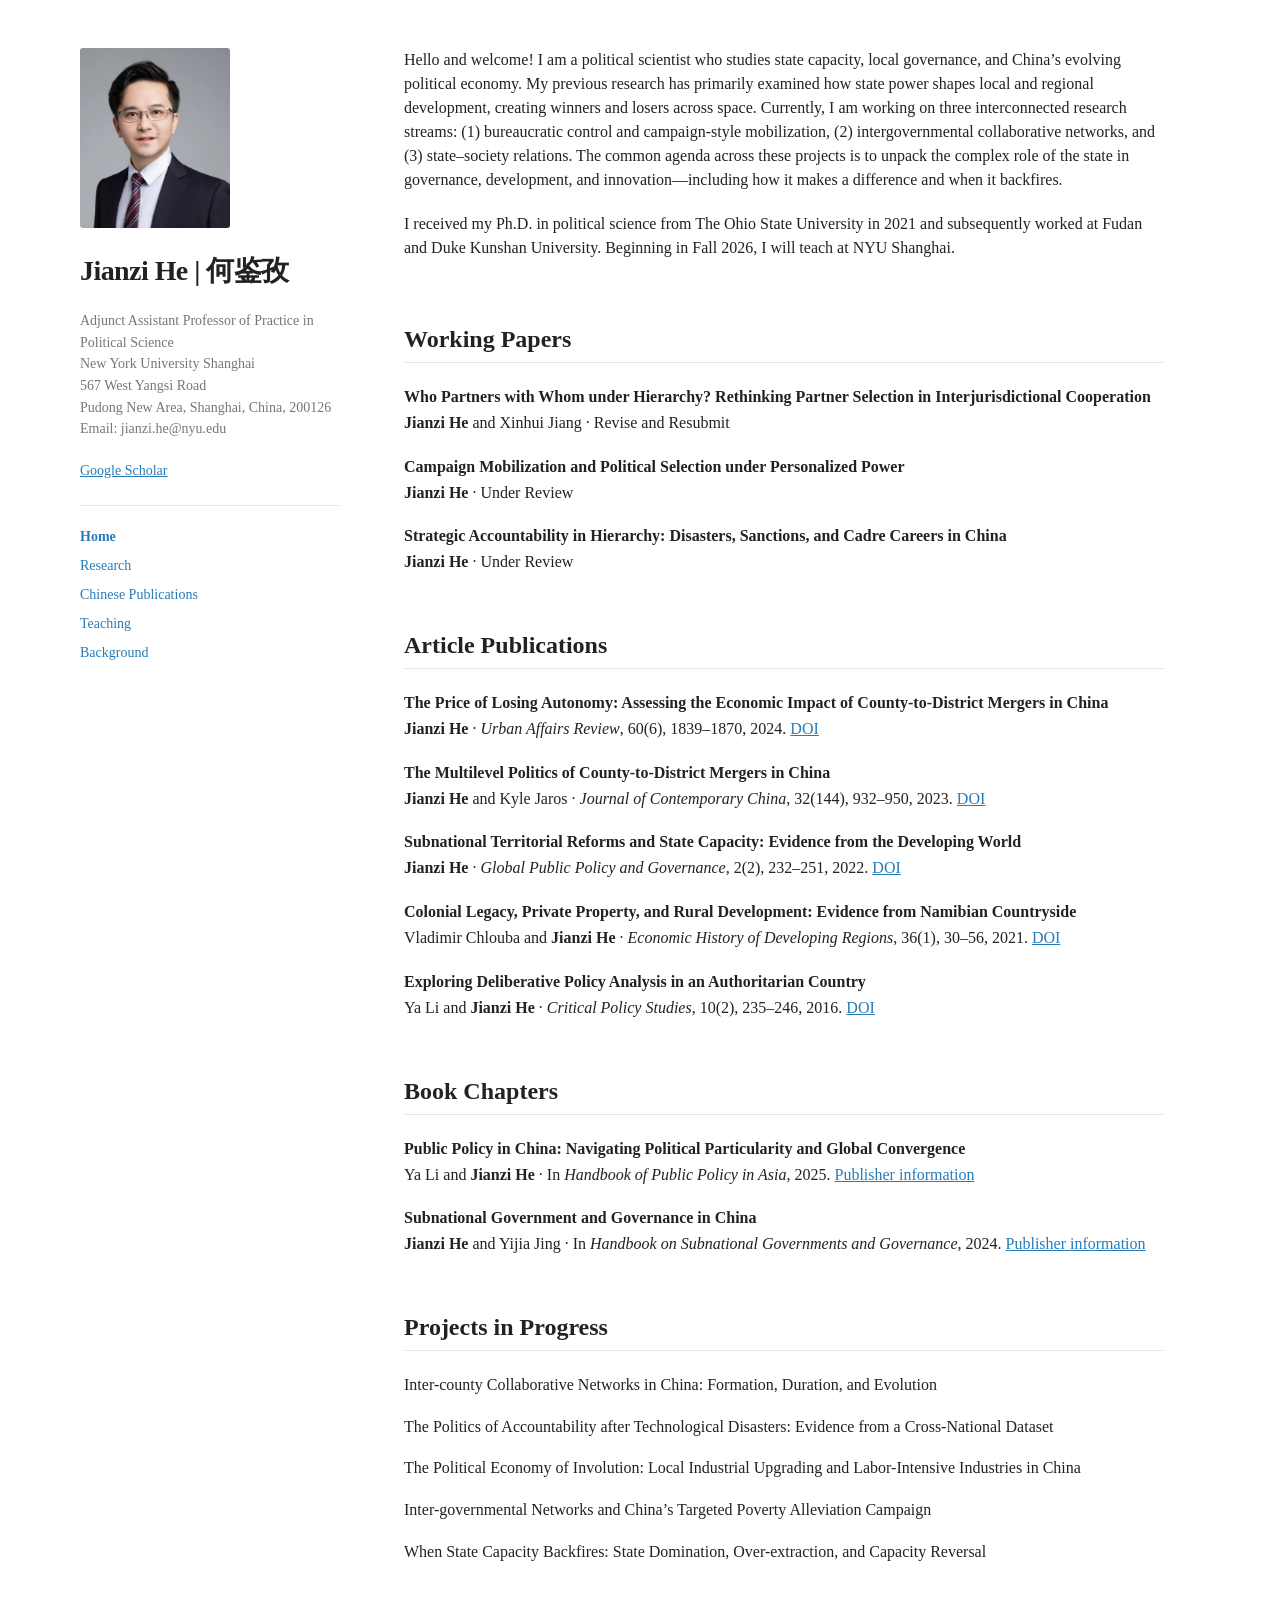
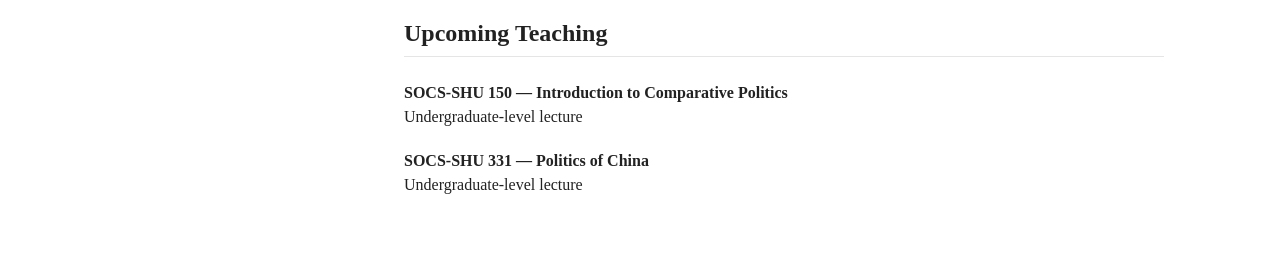
==== index.html @ ead03309 "Initial personal academic website" ====
<!doctype html><html lang="en"><head><meta charset="utf-8"><meta name="viewport" content="width=device-width, initial-scale=1"><title>Jianzi He | 何鉴孜</title><link rel="stylesheet" href="styles.css"></head><body class="home-page"><div class="wrapper"><header><img class="avatar" src="assets/He_professional.jpg" alt="Portrait of Jianzi He"><h1>Jianzi He <span class="name-cn">| 何鉴孜</span></h1><p class="identity">Adjunct Assistant Professor of Practice in Political Science<br>New York University Shanghai<br>567 West Yangsi Road<br>Pudong New Area, Shanghai, China, 200126<br>Email: jianzi.he@nyu.edu</p><p><a href="https://scholar.google.com/citations?user=S5n6T2AAAAAJ&amp;hl=en&amp;oi=ao">Google Scholar</a></p><nav aria-label="Main navigation"><a class="current" aria-current="page" href="index.html">Home</a><a href="research.html">Research</a><a href="chinese-publications.html">Chinese Publications</a><a href="teaching.html">Teaching</a><a href="background.html">Background</a></nav></header><main><div class="intro"><p>Hello and welcome! I am a political scientist who studies state capacity, local governance, and China’s evolving political economy. My previous research has primarily examined how state power shapes local and regional development, creating winners and losers across space. Currently, I am working on three interconnected research streams: (1) bureaucratic control and campaign-style mobilization, (2) intergovernmental collaborative networks, and (3) state–society relations. The common agenda across these projects is to unpack the complex role of the state in governance, development, and innovation—including how it makes a difference and when it backfires.</p><p>I received my Ph.D. in political science from The Ohio State University in 2021 and subsequently worked at Fudan and Duke Kunshan University. Beginning in Fall 2026, I will teach at NYU Shanghai.</p></div><h2>Working Papers</h2><div class="entry"><h3>Who Partners with Whom under Hierarchy? Rethinking Partner Selection in Interjurisdictional Cooperation</h3><p><strong>Jianzi He</strong> and Xinhui Jiang · Revise and Resubmit</p><h3>Campaign Mobilization and Political Selection under Personalized Power</h3><p><strong>Jianzi He</strong> · Under Review</p><h3>Strategic Accountability in Hierarchy: Disasters, Sanctions, and Cadre Careers in China</h3><p><strong>Jianzi He</strong> · Under Review</p></div><h2>Article Publications</h2><div class="entry"><h3>The Price of Losing Autonomy: Assessing the Economic Impact of County-to-District Mergers in China</h3><p><strong>Jianzi He</strong> · <em>Urban Affairs Review</em>, 60(6), 1839–1870, 2024. <a href="https://doi.org/10.1177/10780874241242696">DOI</a></p><h3>The Multilevel Politics of County-to-District Mergers in China</h3><p><strong>Jianzi He</strong> and Kyle Jaros · <em>Journal of Contemporary China</em>, 32(144), 932–950, 2023. <a href="https://doi.org/10.1080/10670564.2022.2116564">DOI</a></p><h3>Subnational Territorial Reforms and State Capacity: Evidence from the Developing World</h3><p><strong>Jianzi He</strong> · <em>Global Public Policy and Governance</em>, 2(2), 232–251, 2022. <a href="https://doi.org/10.1007/s43508-022-00040-3">DOI</a></p><h3>Colonial Legacy, Private Property, and Rural Development: Evidence from Namibian Countryside</h3><p>Vladimir Chlouba and <strong>Jianzi He</strong> · <em>Economic History of Developing Regions</em>, 36(1), 30–56, 2021. <a href="https://doi.org/10.1080/20780389.2020.1858049">DOI</a></p><h3>Exploring Deliberative Policy Analysis in an Authoritarian Country</h3><p>Ya Li and <strong>Jianzi He</strong> · <em>Critical Policy Studies</em>, 10(2), 235–246, 2016. <a href="https://doi.org/10.1080/19460171.2016.1170619">DOI</a></p></div><h2>Book Chapters</h2><div class="entry"><h3>Public Policy in China: Navigating Political Particularity and Global Convergence</h3><p>Ya Li and <strong>Jianzi He</strong> · In <em>Handbook of Public Policy in Asia</em>, 2025. <a href="https://doi.org/10.4337/9781035319602.00028">Publisher information</a></p><h3>Subnational Government and Governance in China</h3><p><strong>Jianzi He</strong> and Yijia Jing · In <em>Handbook on Subnational Governments and Governance</em>, 2024. <a href="https://www.elgaronline.com/edcollchap/book/9781803925370/book-part-9781803925370-20.xml">Publisher information</a></p></div><h2>Projects in Progress</h2><div class="entry"><h3 class="project-title">Inter-county Collaborative Networks in China: Formation, Duration, and Evolution</h3><h3 class="project-title">The Politics of Accountability after Technological Disasters: Evidence from a Cross-National Dataset</h3><h3 class="project-title">The Political Economy of Involution: Local Industrial Upgrading and Labor-Intensive Industries in China</h3><h3 class="project-title">Inter-governmental Networks and China’s Targeted Poverty Alleviation Campaign</h3><h3 class="project-title">When State Capacity Backfires: State Domination, Over-extraction, and Capacity Reversal</h3></div><h2>Upcoming Teaching</h2><div class="entry"><p><strong>SOCS-SHU 150 — Introduction to Comparative Politics</strong><br>Undergraduate-level lecture</p><p><strong>SOCS-SHU 331 — Politics of China</strong><br>Undergraduate-level lecture</p></div></main></div></body></html>
---- styles.css ----
:root{--ink:#222;--muted:#777;--line:#e5e5e5;--link:#267cb9;--paper:#fff;--sidebar:260px;--content:760px}
*{box-sizing:border-box}html{scroll-behavior:smooth}body{margin:0;background:var(--paper);color:var(--ink);font:16px/1.5 "Times New Roman",Times,serif}.wrapper{display:grid;grid-template-columns:var(--sidebar) minmax(0,var(--content));gap:64px;width:min(1120px,calc(100% - 48px));margin:0 auto;padding:48px 0}header{position:sticky;top:32px;align-self:start}.avatar{width:150px;height:180px;object-fit:cover;border-radius:3px}h1,h2,h3{line-height:1.25}h1{font-size:28px;font-weight:600;letter-spacing:-.02em;margin:18px 0 22px}.name-cn{font-family:KaiTi,"楷体",STKaiti,serif}.identity{color:var(--muted);line-height:1.55}header p{font-size:14px}header a{color:var(--link)}nav{border-top:1px solid var(--line);margin-top:24px;padding-top:16px}nav a{display:block;padding:4px 0;color:var(--link);font-size:14px;text-decoration:none}nav a.current{font-weight:700}main{font-size:16px;line-height:1.5}h2{font-size:24px;border-bottom:1px solid var(--line);padding-bottom:8px;margin:0 0 24px}h3{font-size:16px;font-weight:700;margin:1.35rem 0 .25rem}p{font-size:16px;line-height:1.5;margin:0 0 20px}a{color:var(--link)}details{margin:0 0 1.5rem}summary{cursor:pointer;color:var(--link);font-size:16px}.entry{margin-bottom:1.6rem}.meta{color:var(--muted)}.institution-stage{margin-top:2.2rem;margin-bottom:.9rem}.institution-major{font-size:18px}.project-title{font-weight:400}.page-image{display:block;width:min(100%,520px);height:auto;margin:24px 0;border:1px solid var(--line);border-radius:3px}.contact-gap{margin-top:3.5rem}.home-page .intro,.research-page .intro{margin-bottom:4rem}.home-page main>h2,.research-page main>h2{margin-top:3.5rem}.home-page .intro+h2,.research-page .intro+h2{margin-top:0}.publication-list{margin:0 0 3.5rem;padding-left:2.25rem}.publication-list li{padding-left:.45rem;margin-bottom:1.35rem}.site-footer{grid-column:2;border-top:1px solid var(--line);color:var(--muted);font-size:13px;padding-top:18px;margin-top:18px}@media(max-width:800px){.wrapper{display:block;width:min(100% - 32px,760px);padding:28px 0}header{position:static;margin-bottom:40px}.avatar{width:110px;height:132px}nav{display:flex;flex-wrap:wrap;gap:0 18px}nav a{display:inline-block}.site-footer{margin-top:18px}}
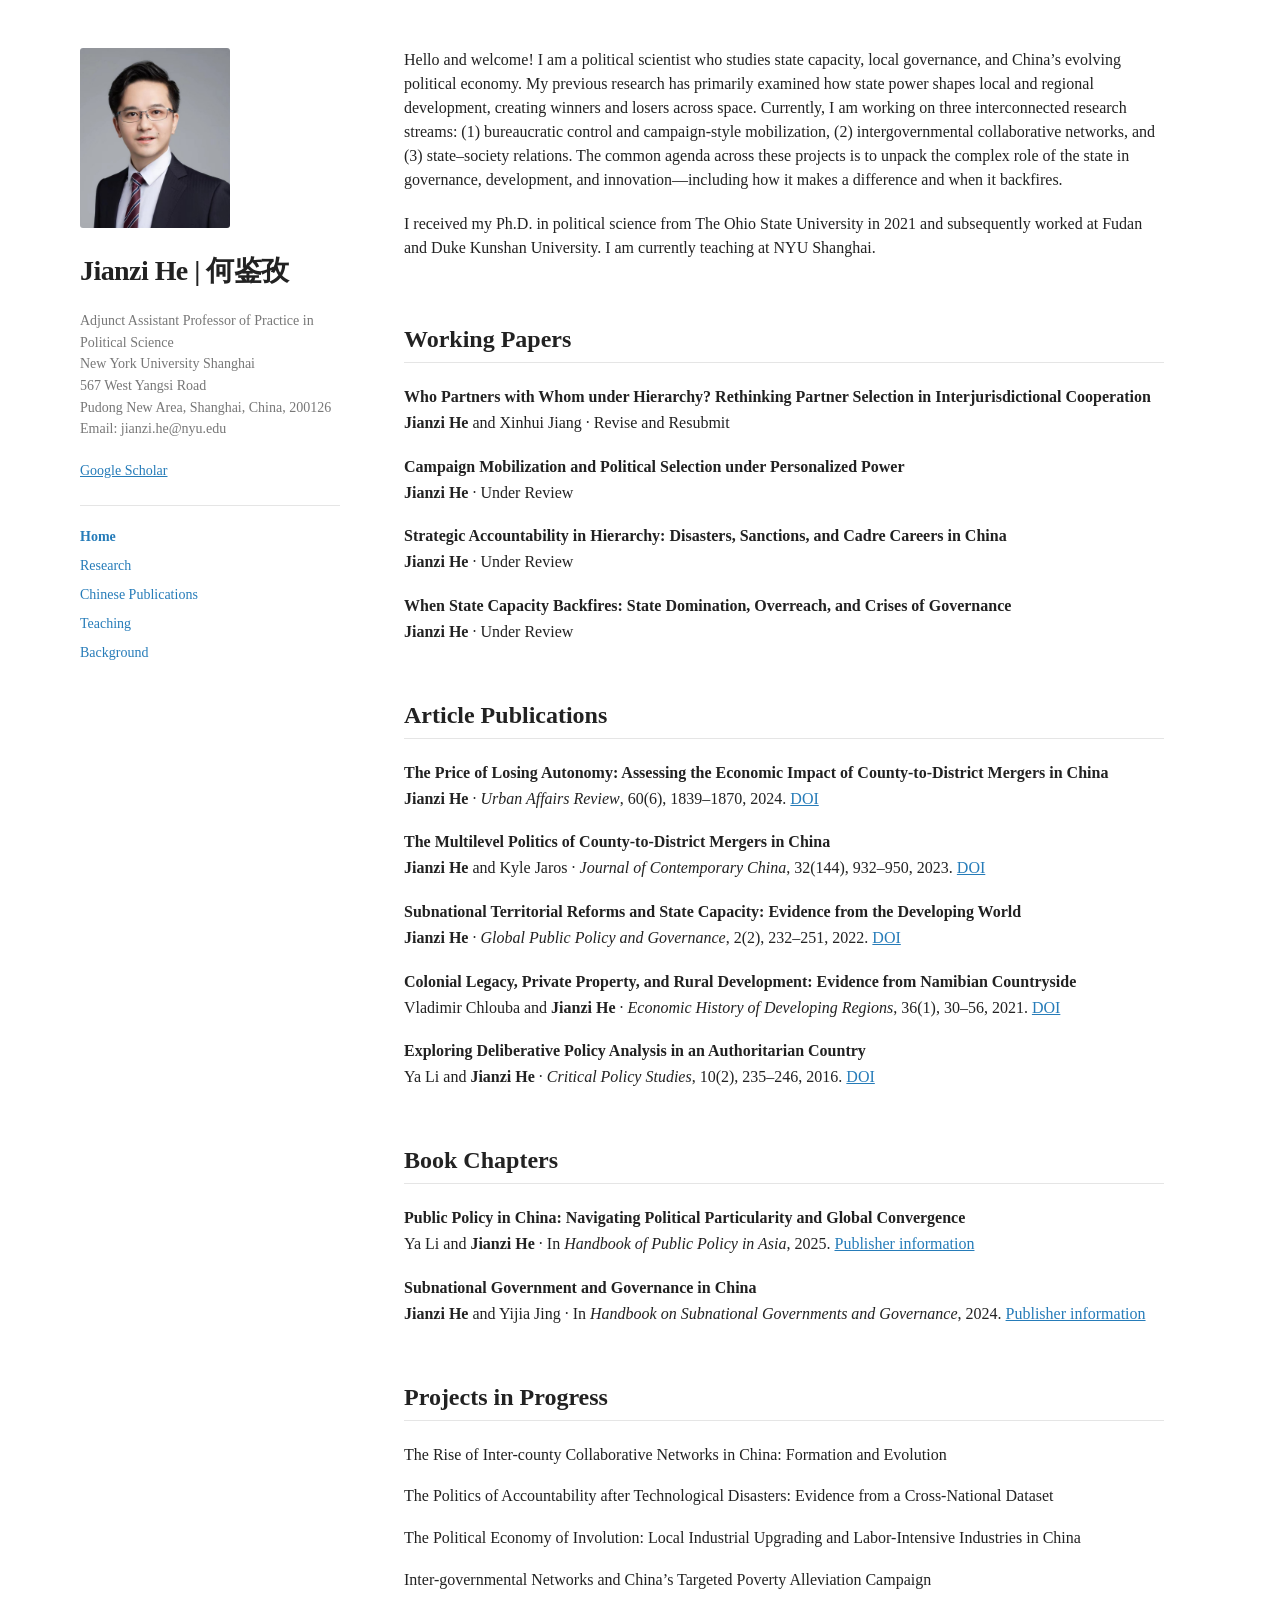
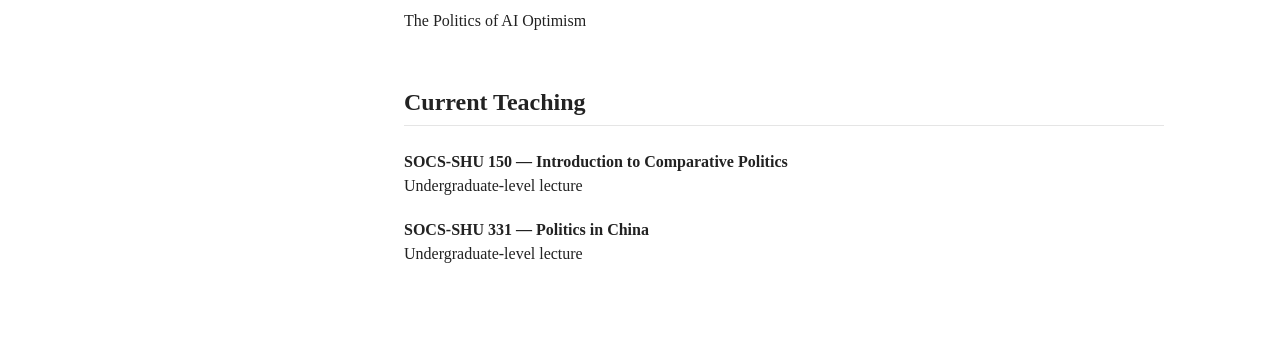
==== commit 4b69ea66: "Update research and current teaching" ====
--- a/index.html
+++ b/index.html
@@ -1 +1 @@
-<!doctype html><html lang="en"><head><meta charset="utf-8"><meta name="viewport" content="width=device-width, initial-scale=1"><title>Jianzi He | 何鉴孜</title><link rel="stylesheet" href="styles.css"></head><body class="home-page"><div class="wrapper"><header><img class="avatar" src="assets/He_professional.jpg" alt="Portrait of Jianzi He"><h1>Jianzi He <span class="name-cn">| 何鉴孜</span></h1><p class="identity">Adjunct Assistant Professor of Practice in Political Science<br>New York University Shanghai<br>567 West Yangsi Road<br>Pudong New Area, Shanghai, China, 200126<br>Email: jianzi.he@nyu.edu</p><p><a href="https://scholar.google.com/citations?user=S5n6T2AAAAAJ&amp;hl=en&amp;oi=ao">Google Scholar</a></p><nav aria-label="Main navigation"><a class="current" aria-current="page" href="index.html">Home</a><a href="research.html">Research</a><a href="chinese-publications.html">Chinese Publications</a><a href="teaching.html">Teaching</a><a href="background.html">Background</a></nav></header><main><div class="intro"><p>Hello and welcome! I am a political scientist who studies state capacity, local governance, and China’s evolving political economy. My previous research has primarily examined how state power shapes local and regional development, creating winners and losers across space. Currently, I am working on three interconnected research streams: (1) bureaucratic control and campaign-style mobilization, (2) intergovernmental collaborative networks, and (3) state–society relations. The common agenda across these projects is to unpack the complex role of the state in governance, development, and innovation—including how it makes a difference and when it backfires.</p><p>I received my Ph.D. in political science from The Ohio State University in 2021 and subsequently worked at Fudan and Duke Kunshan University. Beginning in Fall 2026, I will teach at NYU Shanghai.</p></div><h2>Working Papers</h2><div class="entry"><h3>Who Partners with Whom under Hierarchy? Rethinking Partner Selection in Interjurisdictional Cooperation</h3><p><strong>Jianzi He</strong> and Xinhui Jiang · Revise and Resubmit</p><h3>Campaign Mobilization and Political Selection under Personalized Power</h3><p><strong>Jianzi He</strong> · Under Review</p><h3>Strategic Accountability in Hierarchy: Disasters, Sanctions, and Cadre Careers in China</h3><p><strong>Jianzi He</strong> · Under Review</p></div><h2>Article Publications</h2><div class="entry"><h3>The Price of Losing Autonomy: Assessing the Economic Impact of County-to-District Mergers in China</h3><p><strong>Jianzi He</strong> · <em>Urban Affairs Review</em>, 60(6), 1839–1870, 2024. <a href="https://doi.org/10.1177/10780874241242696">DOI</a></p><h3>The Multilevel Politics of County-to-District Mergers in China</h3><p><strong>Jianzi He</strong> and Kyle Jaros · <em>Journal of Contemporary China</em>, 32(144), 932–950, 2023. <a href="https://doi.org/10.1080/10670564.2022.2116564">DOI</a></p><h3>Subnational Territorial Reforms and State Capacity: Evidence from the Developing World</h3><p><strong>Jianzi He</strong> · <em>Global Public Policy and Governance</em>, 2(2), 232–251, 2022. <a href="https://doi.org/10.1007/s43508-022-00040-3">DOI</a></p><h3>Colonial Legacy, Private Property, and Rural Development: Evidence from Namibian Countryside</h3><p>Vladimir Chlouba and <strong>Jianzi He</strong> · <em>Economic History of Developing Regions</em>, 36(1), 30–56, 2021. <a href="https://doi.org/10.1080/20780389.2020.1858049">DOI</a></p><h3>Exploring Deliberative Policy Analysis in an Authoritarian Country</h3><p>Ya Li and <strong>Jianzi He</strong> · <em>Critical Policy Studies</em>, 10(2), 235–246, 2016. <a href="https://doi.org/10.1080/19460171.2016.1170619">DOI</a></p></div><h2>Book Chapters</h2><div class="entry"><h3>Public Policy in China: Navigating Political Particularity and Global Convergence</h3><p>Ya Li and <strong>Jianzi He</strong> · In <em>Handbook of Public Policy in Asia</em>, 2025. <a href="https://doi.org/10.4337/9781035319602.00028">Publisher information</a></p><h3>Subnational Government and Governance in China</h3><p><strong>Jianzi He</strong> and Yijia Jing · In <em>Handbook on Subnational Governments and Governance</em>, 2024. <a href="https://www.elgaronline.com/edcollchap/book/9781803925370/book-part-9781803925370-20.xml">Publisher information</a></p></div><h2>Projects in Progress</h2><div class="entry"><h3 class="project-title">Inter-county Collaborative Networks in China: Formation, Duration, and Evolution</h3><h3 class="project-title">The Politics of Accountability after Technological Disasters: Evidence from a Cross-National Dataset</h3><h3 class="project-title">The Political Economy of Involution: Local Industrial Upgrading and Labor-Intensive Industries in China</h3><h3 class="project-title">Inter-governmental Networks and China’s Targeted Poverty Alleviation Campaign</h3><h3 class="project-title">When State Capacity Backfires: State Domination, Over-extraction, and Capacity Reversal</h3></div><h2>Upcoming Teaching</h2><div class="entry"><p><strong>SOCS-SHU 150 — Introduction to Comparative Politics</strong><br>Undergraduate-level lecture</p><p><strong>SOCS-SHU 331 — Politics of China</strong><br>Undergraduate-level lecture</p></div></main></div></body></html>
+<!doctype html><html lang="en"><head><meta charset="utf-8"><meta name="viewport" content="width=device-width, initial-scale=1"><title>Jianzi He | 何鉴孜</title><link rel="stylesheet" href="styles.css"></head><body class="home-page"><div class="wrapper"><header><img class="avatar" src="assets/He_professional.jpg" alt="Portrait of Jianzi He"><h1>Jianzi He <span class="name-cn">| 何鉴孜</span></h1><p class="identity">Adjunct Assistant Professor of Practice in Political Science<br>New York University Shanghai<br>567 West Yangsi Road<br>Pudong New Area, Shanghai, China, 200126<br>Email: jianzi.he@nyu.edu</p><p><a href="https://scholar.google.com/citations?user=S5n6T2AAAAAJ&amp;hl=en&amp;oi=ao">Google Scholar</a></p><nav aria-label="Main navigation"><a class="current" aria-current="page" href="index.html">Home</a><a href="research.html">Research</a><a href="chinese-publications.html">Chinese Publications</a><a href="teaching.html">Teaching</a><a href="background.html">Background</a></nav></header><main><div class="intro"><p>Hello and welcome! I am a political scientist who studies state capacity, local governance, and China’s evolving political economy. My previous research has primarily examined how state power shapes local and regional development, creating winners and losers across space. Currently, I am working on three interconnected research streams: (1) bureaucratic control and campaign-style mobilization, (2) intergovernmental collaborative networks, and (3) state–society relations. The common agenda across these projects is to unpack the complex role of the state in governance, development, and innovation—including how it makes a difference and when it backfires.</p><p>I received my Ph.D. in political science from The Ohio State University in 2021 and subsequently worked at Fudan and Duke Kunshan University. I am currently teaching at NYU Shanghai.</p></div><h2>Working Papers</h2><div class="entry"><h3>Who Partners with Whom under Hierarchy? Rethinking Partner Selection in Interjurisdictional Cooperation</h3><p><strong>Jianzi He</strong> and Xinhui Jiang · Revise and Resubmit</p><h3>Campaign Mobilization and Political Selection under Personalized Power</h3><p><strong>Jianzi He</strong> · Under Review</p><h3>Strategic Accountability in Hierarchy: Disasters, Sanctions, and Cadre Careers in China</h3><p><strong>Jianzi He</strong> · Under Review</p><h3>When State Capacity Backfires: State Domination, Overreach, and Crises of Governance</h3><p><strong>Jianzi He</strong> · Under Review</p></div><h2>Article Publications</h2><div class="entry"><h3>The Price of Losing Autonomy: Assessing the Economic Impact of County-to-District Mergers in China</h3><p><strong>Jianzi He</strong> · <em>Urban Affairs Review</em>, 60(6), 1839–1870, 2024. <a href="https://doi.org/10.1177/10780874241242696">DOI</a></p><h3>The Multilevel Politics of County-to-District Mergers in China</h3><p><strong>Jianzi He</strong> and Kyle Jaros · <em>Journal of Contemporary China</em>, 32(144), 932–950, 2023. <a href="https://doi.org/10.1080/10670564.2022.2116564">DOI</a></p><h3>Subnational Territorial Reforms and State Capacity: Evidence from the Developing World</h3><p><strong>Jianzi He</strong> · <em>Global Public Policy and Governance</em>, 2(2), 232–251, 2022. <a href="https://doi.org/10.1007/s43508-022-00040-3">DOI</a></p><h3>Colonial Legacy, Private Property, and Rural Development: Evidence from Namibian Countryside</h3><p>Vladimir Chlouba and <strong>Jianzi He</strong> · <em>Economic History of Developing Regions</em>, 36(1), 30–56, 2021. <a href="https://doi.org/10.1080/20780389.2020.1858049">DOI</a></p><h3>Exploring Deliberative Policy Analysis in an Authoritarian Country</h3><p>Ya Li and <strong>Jianzi He</strong> · <em>Critical Policy Studies</em>, 10(2), 235–246, 2016. <a href="https://doi.org/10.1080/19460171.2016.1170619">DOI</a></p></div><h2>Book Chapters</h2><div class="entry"><h3>Public Policy in China: Navigating Political Particularity and Global Convergence</h3><p>Ya Li and <strong>Jianzi He</strong> · In <em>Handbook of Public Policy in Asia</em>, 2025. <a href="https://doi.org/10.4337/9781035319602.00028">Publisher information</a></p><h3>Subnational Government and Governance in China</h3><p><strong>Jianzi He</strong> and Yijia Jing · In <em>Handbook on Subnational Governments and Governance</em>, 2024. <a href="https://www.elgaronline.com/edcollchap/book/9781803925370/book-part-9781803925370-20.xml">Publisher information</a></p></div><h2>Projects in Progress</h2><div class="entry"><h3 class="project-title">The Rise of Inter-county Collaborative Networks in China: Formation and Evolution</h3><h3 class="project-title">The Politics of Accountability after Technological Disasters: Evidence from a Cross-National Dataset</h3><h3 class="project-title">The Political Economy of Involution: Local Industrial Upgrading and Labor-Intensive Industries in China</h3><h3 class="project-title">Inter-governmental Networks and China’s Targeted Poverty Alleviation Campaign</h3><h3 class="project-title">The Politics of AI Optimism</h3></div><h2>Current Teaching</h2><div class="entry"><p><strong>SOCS-SHU 150 — Introduction to Comparative Politics</strong><br>Undergraduate-level lecture</p><p><strong>SOCS-SHU 331 — Politics in China</strong><br>Undergraduate-level lecture</p></div></main></div></body></html>
